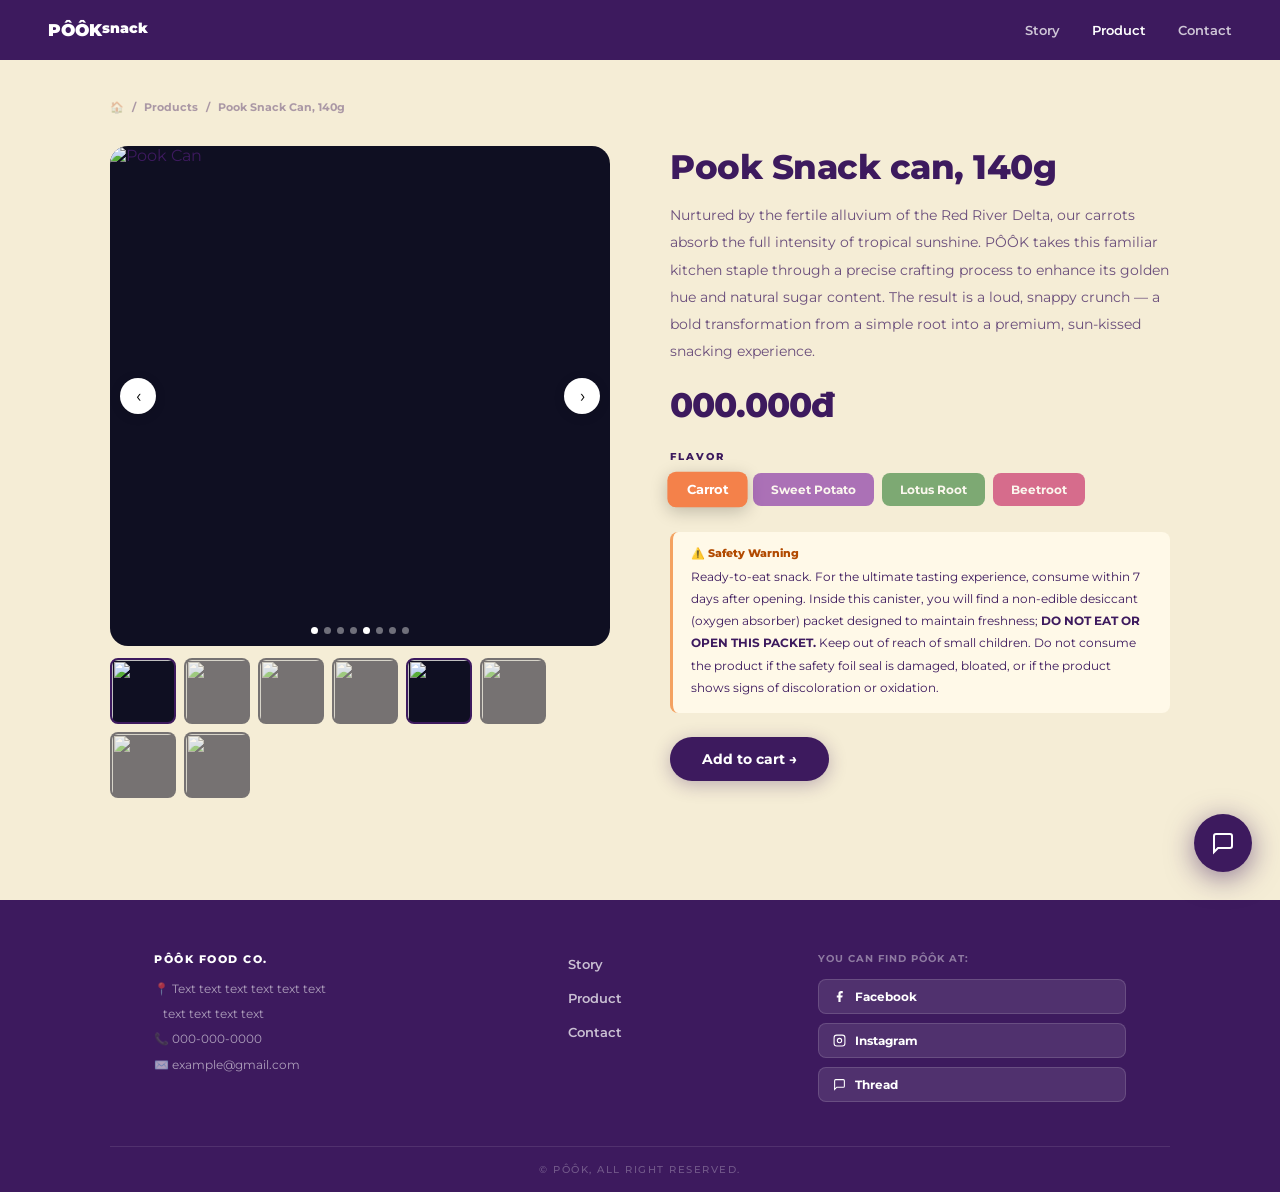
==== product-detail.html @ d4082484 "Add files via upload" ====
<!DOCTYPE html>
<html lang="en">
<head>
  <meta charset="UTF-8">
  <meta name="viewport" content="width=device-width, initial-scale=1.0">
  <title>PÔÔK – Pook Snack Can 140g</title>
  <link rel="stylesheet" href="style.css">
</head>
<body>

<nav class="navbar" id="navbar">
  <a href="index.html" class="nav-logo">
    <img src="images/Artboard 130.png" alt="PÔÔK Snack"
         onerror="this.style.display='none';this.nextElementSibling.style.display='flex'">
    <span class="nav-logo-fb" style="display:none">PÔÔK<br><small>snack</small></span>
  </a>
  <div class="nav-links">
    <a href="story.html">Story</a>
    <a href="products.html" class="active">Product</a>
    <a href="contact.html">Contact</a>
    <button class="burger" id="burgerBtn" onclick="toggleMenu()" aria-label="Menu">
      <span></span><span></span><span></span>
    </button>
  </div>
</nav>
<div class="mob-menu" id="mobMenu">
  <a href="story.html">Story</a>
  <a href="products.html">Product</a>
  <a href="contact.html">Contact</a>
</div>

<section class="detail-page has-stars">
  <div class="detail-inner ctr">
    <div class="dbcrumb">
      <a href="index.html">🏠</a> <span>/</span>
      <a href="products.html">Products</a> <span>/</span>
      <span>Pook Snack Can, 140g</span>
    </div>

    <div class="detail-grid">

      <!-- GALLERY: cam cao, hồng cao, tím cao, xanh cao -->
      <div class="gallery-wrap rv">
        <div class="gmain">
          <button class="gnav gprev" onclick="galNav(-1)">‹</button>
          <img id="galImg" src="images/cam cao 1.png" alt="Pook Can">
          <div class="gdots" id="galDots"></div>
          <button class="gnav gnext" onclick="galNav(1)">›</button>
        </div>
        <div class="gthumbs" id="galThumbs"></div>
      </div>

      <!-- INFO -->
      <div class="rv d2">
        <h1 class="dtitle">Pook Snack can, 140g</h1>
        <p class="ddesc">Nurtured by the fertile alluvium of the Red River Delta, our carrots absorb the full intensity of tropical sunshine. PÔÔK takes this familiar kitchen staple through a precise crafting process to enhance its golden hue and natural sugar content. The result is a loud, snappy crunch — a bold transformation from a simple root into a premium, sun-kissed snacking experience.</p>
        <div class="dprice">000.000đ</div>

        <p class="flabel">Flavor</p>
        <div class="flavor-row">
          <!-- cam cao 1.png = orange carrot can -->
          <button class="fp fc on"  onclick="pickFlavor(this,'cam cao 1.png')">Carrot</button>
          <!-- tím cao 1.png = purple sweet potato can -->
          <button class="fp fs"     onclick="pickFlavor(this,'tím cao 1.png')">Sweet Potato</button>
          <!-- xanh cao.png = blue/green lotus root can -->
          <button class="fp fl2c"   onclick="pickFlavor(this,'xanh cao.png')">Lotus Root</button>
          <!-- hồng cao 1.png = pink beetroot can -->
          <button class="fp fb"     onclick="pickFlavor(this,'hồng cao 1.png')">Beetroot</button>
        </div>

        <div class="safety-box">
          <h4>⚠️ Safety Warning</h4>
          <p>Ready-to-eat snack. For the ultimate tasting experience, consume within 7 days after opening. Inside this canister, you will find a non-edible desiccant (oxygen absorber) packet designed to maintain freshness; <strong>DO NOT EAT OR OPEN THIS PACKET.</strong> Keep out of reach of small children. Do not consume the product if the safety foil seal is damaged, bloated, or if the product shows signs of discoloration or oxidation.</p>
        </div>

        <button class="btn-primary">Add to cart →</button>
      </div>

    </div>
  </div>
</section>

<footer class="footer">
  <div class="footer-inner ctr">
    <div class="f-brand">
      <div class="flogo"><img src="images/Artboard 130.png" alt="PÔÔK" onerror="this.style.display='none'"></div>
      <div class="fbrand">PÔÔK FOOD CO.</div>
      <div class="finfo">
        <p>📍 Text text text text text text<br>&nbsp;&nbsp;&nbsp;text text text text</p>
        <p>📞 000-000-0000</p><p>✉️ example@gmail.com</p>
      </div>
    </div>
    <nav class="fnav">
      <a href="story.html">Story</a><a href="products.html">Product</a><a href="contact.html">Contact</a>
    </nav>
    <div class="f-social">
      <div class="fsoc-title">You can find Pôôk at:</div>
      <div class="sbtns">
        <a href="#" class="sbtn"><svg width="13" height="13" viewBox="0 0 24 24" fill="currentColor"><path d="M18 2h-3a5 5 0 0 0-5 5v3H7v4h3v8h4v-8h3l1-4h-4V7a1 1 0 0 1 1-1h3z"/></svg> Facebook</a>
        <a href="#" class="sbtn"><svg width="13" height="13" viewBox="0 0 24 24" fill="none" stroke="currentColor" stroke-width="2"><rect x="2" y="2" width="20" height="20" rx="5"/><circle cx="12" cy="12" r="4"/></svg> Instagram</a>
        <a href="#" class="sbtn"><svg width="13" height="13" viewBox="0 0 24 24" fill="none" stroke="currentColor" stroke-width="2"><path d="M21 15a2 2 0 0 1-2 2H7l-4 4V5a2 2 0 0 1 2-2h14a2 2 0 0 1 2 2z"/></svg> Thread</a>
      </div>
    </div>
  </div>
  <div class="fcopy">© PÔÔK, ALL RIGHT RESERVED.</div>
</footer>

<script src="main.js"></script>
<script>
  /* Gallery images: 4 tall cans matching the 4 flavors */
  const GAL_IMGS = [
    'cam cao 1.png',   /* Carrot – orange */
    'hồng cao 1.png',  /* Beetroot – pink */
    'tím cao 1.png',   /* Sweet Potato – purple */
    'xanh cao.png'     /* Lotus Root – blue/green */
  ];
  initGallery(GAL_IMGS);
</script>
</body>
</html>
---- style.css ----
@import url('https://fonts.googleapis.com/css2?family=Montserrat:ital,wght@0,400;0,600;0,700;0,800;0,900;1,700&display=swap');

/* ─── Variables ─── */
:root {
  --cream: #f5edd6;
  --cream2: #ece0ba;
  --purple: #3d1a5e;
  --purple2: #4e2272;
  --nav-h: 60px;
  --f: 'Montserrat', sans-serif;
}

/* ─── Reset ─── */
*, *::before, *::after { box-sizing: border-box; margin: 0; padding: 0; }
html { scroll-behavior: smooth; }
body { font-family: var(--f); background: var(--cream); color: var(--purple); overflow-x: hidden; }
img { display: block; max-width: 100%; }
a { text-decoration: none; color: inherit; }
button { font-family: var(--f); cursor: pointer; }
::-webkit-scrollbar { width: 5px; }
::-webkit-scrollbar-track { background: var(--cream); }
::-webkit-scrollbar-thumb { background: var(--purple); border-radius: 3px; }

/* ─── Layout ─── */
.ctr { max-width: 1060px; margin: 0 auto; padding: 0 44px; }

/* ═══════════════════════════════
   NAVBAR
═══════════════════════════════ */
.navbar {
  position: fixed; top: 0; left: 0; right: 0; z-index: 300;
  height: var(--nav-h); background: var(--purple);
  display: flex; align-items: center; justify-content: space-between;
  padding: 0 48px; transition: box-shadow .3s;
}
.navbar.scrolled { box-shadow: 0 4px 28px rgba(0,0,0,.4); }

.nav-logo { display: flex; align-items: center; }
.nav-logo img { height: 38px; width: auto; object-fit: contain; filter: brightness(0) invert(1); }
.nav-logo-fb { font-weight: 900; font-size: 17px; color: #fff; line-height: 1.1; }

.nav-links { display: flex; align-items: center; gap: 32px; }
.nav-links a { color: rgba(255,255,255,.75); font-weight: 600; font-size: 13px; transition: color .2s; }
.nav-links a:hover, .nav-links a.active { color: #fff; }

.burger { display: none; flex-direction: column; gap: 5px; background: none; border: none; padding: 6px; }
.burger span { display: block; width: 22px; height: 2px; background: #fff; border-radius: 2px; transition: transform .3s, opacity .3s; }
.burger.open span:nth-child(1) { transform: translateY(7px) rotate(45deg); }
.burger.open span:nth-child(2) { opacity: 0; }
.burger.open span:nth-child(3) { transform: translateY(-7px) rotate(-45deg); }

.mob-menu {
  display: none; position: fixed;
  top: var(--nav-h); left: 0; right: 0; bottom: 0; z-index: 299;
  background: var(--purple);
  flex-direction: column; align-items: center; justify-content: center; gap: 40px;
  opacity: 0; transition: opacity .25s;
}
.mob-menu.show { display: flex; }
.mob-menu.open { opacity: 1; }
.mob-menu a { color: #fff; font-weight: 800; font-size: 28px; letter-spacing: -1px; }

/* ═══════════════════════════════
   BACKGROUND ASSETS
═══════════════════════════════ */
.has-stars { position: relative; overflow: hidden; }
.has-stars::before {
  content: ''; position: absolute; inset: 0; z-index: 1; pointer-events: none;
  background-image:
    url('images/sao.png'), url('images/sao.png'), url('images/sao.png'), url('images/sao.png'), 
    url('images/sao.png'), url('images/sao.png'), url('images/sao.png'), url('images/sao.png'), 
    url('images/sao.png'), url('images/sao.png'), url('images/sao.png'), url('images/sao.png'),
    url('images/sao.png'), url('images/sao.png'), url('images/sao.png'), url('images/sao.png'),
    url('images/sao.png'), url('images/sao.png'), url('images/sao.png'), url('images/sao.png'),
    url('images/sao.png'), url('images/sao.png'), url('images/sao.png'), url('images/sao.png');
  background-repeat: no-repeat;
  background-size:
    48px, 12px, 42px, 22px, 10px, 38px,
    14px, 44px, 20px, 11px, 36px, 24px,
    46px, 13px, 18px, 40px, 10px, 26px,
    50px, 16px, 22px, 34px, 12px, 20px;
  background-position:
    4%  10%, 15%  6%, 28% 18%, 40%  3%, 52%  8%, 68% 14%,
    78%  5%, 88% 22%, 95% 48%, 90% 68%, 75% 78%, 60% 88%,
    48% 92%, 34% 82%, 22% 70%, 10% 58%, 2%  42%, 6%  28%,
    32% 45%, 56% 32%, 82% 42%, 18% 88%, 70% 60%, 44% 68%;
  animation: starsAnim 7s ease-in-out infinite alternate;
  opacity: .5;
}
.has-stars-dark::before { filter: brightness(0) invert(1); opacity: .15; }
@keyframes starsAnim {
  from { opacity: .4; transform: scale(1); }
  to   { opacity: .65; transform: scale(1.015); }
}

.wave-down {
  width: 100%; height: 90px; position: relative; z-index: 2;
  background: url('images/sóng.png') center bottom / 100% 100% no-repeat;
  filter: brightness(0) saturate(100%) invert(8%) sepia(55%) saturate(2000%) hue-rotate(255deg) brightness(58%);
  margin-bottom: -3px;
}
.wave-up {
  width: 100%; height: 90px; position: relative; z-index: 2;
  background: url('images/chảy.png') center bottom / 100% 100% no-repeat;
  filter: brightness(0) saturate(100%) invert(97%) sepia(16%) saturate(300%) hue-rotate(2deg) brightness(104%);
  margin-bottom: -3px;
}

.has-shards { position: relative; overflow: hidden; }
.has-shards::after {
  content: ''; position: absolute; inset: 0; z-index: 1; pointer-events: none;
  background-image: url('images/vụn.png'), url('images/vụn.png'), url('images/vụn.png'), url('images/vụn.png'), url('images/vụn.png');
  background-repeat: no-repeat; background-size: 120px, 80px, 60px, 90px, 50px;
  background-position: 98% -2%, 88% 6%, 76% -1%, 94% 18%, -2% 72%;
  filter: brightness(0) saturate(100%) invert(8%) sepia(55%) saturate(2000%) hue-rotate(255deg) brightness(58%);
  opacity: .1; animation: shardsAnim 10s ease-in-out infinite alternate;
}
.has-shards-bl::before {
  content: ''; position: absolute; inset: 0; z-index: 1; pointer-events: none;
  background-image: url('images/vụn.png'), url('images/vụn.png'), url('images/vụn.png'), url('images/vụn.png');
  background-repeat: no-repeat; background-size: 110px, 70px, 55px, 85px;
  background-position: -2% 65%, 7% 82%, 1% 50%, 15% 90%;
  filter: brightness(0) saturate(100%) invert(8%) sepia(55%) saturate(2000%) hue-rotate(255deg) brightness(58%);
  opacity: .1; animation: shardsAnim 12s ease-in-out infinite alternate-reverse;
}
@keyframes shardsAnim { from{transform:translate(0,0) rotate(0deg)} to{transform:translate(5px,-8px) rotate(4deg)} }

/* ═══════════════════════════════
   ANIMATIONS
═══════════════════════════════ */
.rv { opacity: 0; transform: translateY(26px); transition: opacity .7s ease, transform .7s ease; }
.rv.in { opacity: 1; transform: translateY(0); }
.rv.d1 { transition-delay: .1s; } .rv.d2 { transition-delay: .2s; }
.rv.d3 { transition-delay: .3s; } .rv.d4 { transition-delay: .4s; }

@keyframes bob { 0%,100%{transform:translateY(0)} 50%{transform:translateY(-12px)} }
.bob  { animation: bob 4.0s ease-in-out infinite; }
.bob2 { animation: bob 5.2s ease-in-out infinite; animation-delay: 1.4s; }
.bob3 { animation: bob 3.8s ease-in-out infinite; animation-delay: .75s; }
.bob4 { animation: bob 4.8s ease-in-out infinite; animation-delay: 2.1s; }

/* ═══════════════════════════════
   HERO BANNER
═══════════════════════════════ */
.hero-banner { padding-top: var(--nav-h); background: #000; line-height: 0; }
.hero-banner-img { width: 100%; height: auto; display: block; object-fit: cover; }

/* ═══════════════════════════════
   INTRODUCE SECTION & POSTER GALLERY
═══════════════════════════════ */
.introduce-sec { background: var(--cream); padding: 72px 0 0; }
.introduce-sec .ctr { text-align: center; display: flex; flex-direction: column; align-items: center; }

.intro-title {
  font-size: clamp(34px, 5vw, 64px);
  font-weight: 900; color: var(--purple);
  letter-spacing: -1.5px; margin-bottom: 24px;
  position: relative; z-index: 3;
}
.intro-body {
  font-size: 15px; line-height: 2; opacity: .78;
  max-width: 620px; margin-bottom: 20px;
  position: relative; z-index: 3;
}
.link-more { font-size: 13px; font-weight: 700; text-decoration: underline; text-underline-offset: 4px; transition: opacity .2s; position: relative; z-index: 3; }
.link-more:hover { opacity: .5; }

/* Poster Gallery Slider CSS */
.poster-scroll-wrap {
  width: 100%; overflow-x: auto; 
  padding: 16px 0 40px; 
  margin-top: 40px;
  scroll-behavior: smooth;
  scrollbar-width: thin;
  scrollbar-color: var(--purple) rgba(61,26,94,.05);
  position: relative; z-index: 3;
}
.poster-scroll-wrap::-webkit-scrollbar { height: 6px; }
.poster-scroll-wrap::-webkit-scrollbar-track { background: rgba(61,26,94,.05); border-radius: 10px; }
.poster-scroll-wrap::-webkit-scrollbar-thumb { background: var(--purple); border-radius: 10px; }

.poster-track {
  display: flex; gap: 12px; width: max-content;
}

.poster-item {
  width: 85px; 
  height: 400px;
  border-radius: 20px;
  overflow: hidden;
  cursor: pointer;
  flex-shrink: 0;
  transition: width 0.5s cubic-bezier(0.25, 1, 0.5, 1), transform 0.4s ease, box-shadow 0.4s ease, filter 0.4s;
  background: var(--cream2);
  box-shadow: 0 4px 12px rgba(61,26,94,.08);
  position: relative;
}

.poster-item img {
  width: 100%; height: 100%;
  object-fit: cover; object-position: center;
  transition: opacity 0.4s ease, filter 0.5s ease;
  opacity: 0.85; filter: grayscale(15%);
}

.poster-item:hover {
  width: 300px; 
  transform: translateY(-8px);
  box-shadow: 0 16px 32px rgba(61,26,94,.2);
}
.poster-item:hover img {
  opacity: 1; filter: grayscale(0%);
}

/* ═══════════════════════════════
   DARK SECTION
═══════════════════════════════ */
.dark-sec { background: var(--purple); position: relative; }
.dark-inner { position: relative; z-index: 3; padding-top: 52px; padding-bottom: 16px; }
.sec-title-cream { font-size: clamp(30px,5vw,52px); font-weight: 800; color: var(--cream); text-align: center; margin-bottom: 30px; letter-spacing: -1px; }

/* ═══════════════════════════════
   PRODUCT CARDS
═══════════════════════════════ */
.pgrid { display: grid; grid-template-columns: repeat(4,1fr); gap: 14px; margin-bottom: 20px; }
.pcard { background: #fff; border-radius: 12px; overflow: hidden; cursor: pointer; transition: transform .3s cubic-bezier(.34,1.56,.64,1), box-shadow .3s; position: relative; }
.pcard:hover { transform: translateY(-8px) scale(1.025); box-shadow: 0 20px 50px rgba(0,0,0,.3); }
.pcard-img { aspect-ratio: 1; overflow: hidden; background: #0f0f22; display: flex; align-items: center; justify-content: center; }
.pcard-img img { width: 100%; height: 100%; object-fit: cover; display: block; transition: transform .45s; }
.pcard:hover .pcard-img img { transform: scale(1.1); }
.pcard-body { padding: 10px 12px 14px; }
.ctag { display: inline-block; background: var(--purple); color: #fff; font-size: 9px; font-weight: 700; letter-spacing: 1.5px; text-transform: uppercase; padding: 2px 9px; border-radius: 20px; margin-bottom: 5px; }
.pname  { font-size: 12px; font-weight: 700; color: var(--purple); margin-bottom: 3px; }
.pprice { font-size: 17px; font-weight: 800; color: var(--purple); }

.more-row { text-align: center; padding-bottom: 8px; }
.more-row a { font-size: 13px; font-weight: 700; color: var(--cream); text-decoration: underline; text-underline-offset: 3px; }

@keyframes rippleAnim { from{transform:scale(0);opacity:.7} to{transform:scale(2.8);opacity:0} }
.ripple { position: absolute; border-radius: 50%; pointer-events: none; background: rgba(255,255,255,.28); animation: rippleAnim .55s ease-out forwards; }

/* ═══════════════════════════════
   FOOTER
═══════════════════════════════ */
.footer { background: var(--purple); padding: 52px 48px 0; }
.footer-inner { max-width: 1060px; margin: 0 auto; display: grid; grid-template-columns: 1.8fr 1fr 1.5fr; gap: 44px; padding-bottom: 44px; border-bottom: 1px solid rgba(255,255,255,.1); }
.flogo img { height: 50px; width: auto; object-fit: contain; filter: brightness(0) invert(1); display: block; margin-bottom: 12px; }
.fbrand { font-size: 11px; font-weight: 800; text-transform: uppercase; letter-spacing: 1.5px; color: #fff; margin-bottom: 10px; }
.finfo p { font-size: 12px; color: rgba(255,255,255,.58); line-height: 2.1; }
.fnav { display: flex; flex-direction: column; gap: 18px; padding-top: 4px; }
.fnav a { font-size: 13px; font-weight: 600; color: rgba(255,255,255,.72); transition: color .2s; }
.fnav a:hover { color: #fff; }
.fsoc-title { font-size: 10px; font-weight: 700; color: rgba(255,255,255,.42); letter-spacing: 1px; text-transform: uppercase; margin-bottom: 14px; }
.sbtns { display: flex; flex-direction: column; gap: 9px; }
.sbtn { display: flex; align-items: center; gap: 9px; background: rgba(255,255,255,.1); color: #fff; font-size: 12px; font-weight: 700; padding: 9px 14px; border-radius: 8px; border: 1px solid rgba(255,255,255,.14); transition: background .2s; }
.sbtn:hover { background: rgba(255,255,255,.22); }
.fcopy { text-align: center; padding: 16px; font-size: 10px; font-weight: 500; letter-spacing: 1.5px; text-transform: uppercase; color: rgba(255,255,255,.28); }

/* ═══════════════════════════════
   PRODUCT LIST PAGE
═══════════════════════════════ */
.prod-hero { padding-top: var(--nav-h); background: var(--cream); }
.mascot-strip { display: flex; align-items: flex-end; justify-content: center; overflow: hidden; height: 210px; position: relative; z-index: 3; }
.mascot-strip img { height: 200px; width: auto; flex-shrink: 0; object-fit: contain; }
.pg-title { font-size: clamp(38px,7vw,72px); font-weight: 800; color: var(--purple); text-align: center; padding: 0 0 28px; letter-spacing: -2px; position: relative; z-index: 3; }
.filter-row { display: flex; gap: 10px; flex-wrap: wrap; margin-bottom: 28px; }
.fbtn { background: transparent; border: 1.5px solid rgba(255,255,255,.38); color: rgba(255,255,255,.65); font-family: var(--f); font-weight: 700; font-size: 12px; padding: 8px 22px; border-radius: 50px; cursor: pointer; transition: all .2s; }
.fbtn.on, .fbtn:hover { background: var(--cream); color: var(--purple); border-color: var(--cream); }
.filterable.hidden { display: none !important; }

/* ═══════════════════════════════
   FAQ
═══════════════════════════════ */
.faq-sec { background: var(--cream); padding: 72px 0 80px; }
.faq-title { font-size: clamp(18px,3vw,30px); font-weight: 800; text-align: center; text-transform: uppercase; color: var(--purple); margin-bottom: 40px; letter-spacing: -.5px; }
.faq-list { max-width: 720px; margin: 0 auto; display: flex; flex-direction: column; gap: 10px; }
.faq-item { border-radius: 10px; overflow: hidden; box-shadow: 0 2px 10px rgba(61,26,94,.07); }
.faq-btn { width: 100%; display: flex; align-items: center; gap: 14px; background: #fff; border: none; cursor: pointer; padding: 17px 18px; text-align: left; font-family: var(--f); font-weight: 700; font-size: 13px; color: var(--purple); transition: background .2s; }
.faq-btn.open { background: var(--purple); color: #fff; }
.fq-q { width: 26px; height: 26px; border-radius: 50%; background: var(--purple); color: #fff; display: flex; align-items: center; justify-content: center; font-weight: 800; font-size: 12px; flex-shrink: 0; }
.faq-btn.open .fq-q { background: var(--cream); color: var(--purple); }
.fq-ico { margin-left: auto; font-size: 20px; font-weight: 300; line-height: 1; }
.faq-ans { max-height: 0; overflow: hidden; background: #fff; padding: 0 18px; font-size: 13px; line-height: 1.9; color: var(--purple); transition: max-height .38s ease, padding .25s; }
.faq-ans.open { max-height: 280px; padding: 14px 18px 18px; }

/* ═══════════════════════════════
   STORY PAGE
═══════════════════════════════ */
.story-hero { padding-top: var(--nav-h); background: var(--cream); display: flex; flex-direction: column; }
.story-mascots { display: flex; align-items: flex-end; justify-content: center; overflow: hidden; height: 210px; position: relative; z-index: 3; }
.story-mascots img { height: 195px; width: auto; flex-shrink: 0; object-fit: contain; }
.story-page-title { font-size: clamp(28px,5vw,54px); font-weight: 800; color: var(--purple); text-align: center; letter-spacing: -1.5px; padding: 10px 24px 0; }
.story-page-title span { font-size: .44em; font-weight: 500; opacity: .5; display: block; letter-spacing: 0; margin-top: 3px; }

.story-dark { background: var(--purple); padding: 56px 0 0; }
.story-dark-inner { position: relative; z-index: 3; padding-bottom: 56px; }
.bcrumb { font-size: 11px; font-weight: 700; color: rgba(255,255,255,.4); margin-bottom: 32px; display: flex; align-items: center; gap: 8px; }
.story-cols { display: grid; grid-template-columns: 1fr 1fr; gap: 56px; align-items: start; }
.story-img-box { background: rgba(255,255,255,.07); border-radius: 16px; aspect-ratio: .72; overflow: hidden; display: flex; align-items: center; justify-content: center; }
.story-img-box img { width: 100%; height: 100%; object-fit: cover; display: block; }
.story-italic { font-size: 16px; font-weight: 800; font-style: italic; color: var(--cream); margin-top: 14px; opacity: .88; line-height: 1.4; }
.story-body p { font-size: 14px; line-height: 2; color: rgba(245,237,214,.84); margin-bottom: 16px; }

.process-sec { background: var(--cream); padding: 72px 0 80px; }
.proc-title { font-size: clamp(22px,3.5vw,38px); font-weight: 800; color: var(--purple); margin-bottom: 52px; letter-spacing: -.5px; }
.proc-rel { position: relative; }
.proc-vline { position: absolute; left: 50%; top: 0; bottom: 0; width: 2px; background: rgba(61,26,94,.15); transform: translateX(-50%); }
.proc-steps { display: flex; flex-direction: column; gap: 60px; position: relative; z-index: 2; }
.proc-step { display: grid; grid-template-columns: 1fr 40px 1fr; gap: 20px; align-items: center; }
.proc-dot-col { display: flex; justify-content: center; }
.proc-dot { width: 14px; height: 14px; border-radius: 50%; background: var(--purple); border: 3px solid var(--cream); box-shadow: 0 0 0 2px var(--purple); }
.proc-img { background: var(--cream2); border-radius: 12px; aspect-ratio: 4/3; overflow: hidden; display: flex; align-items: center; justify-content: center; }
.proc-img img { width: 100%; height: 100%; object-fit: cover; display: block; }
.proc-txt.r { text-align: right; }
.proc-txt h3 { font-size: 17px; font-weight: 800; color: var(--purple); margin-bottom: 10px; }
.proc-txt p  { font-size: 13px; line-height: 1.9; color: var(--purple); opacity: .72; }

/* ═══════════════════════════════
   PRODUCT DETAIL
═══════════════════════════════ */
.detail-page { padding-top: var(--nav-h); background: var(--cream); min-height: 100vh; }
.detail-inner { padding: 40px 0 80px; }
.dbcrumb { font-size: 11px; font-weight: 700; opacity: .4; margin-bottom: 32px; display: flex; gap: 8px; }
.detail-grid { display: grid; grid-template-columns: 1fr 1fr; gap: 60px; align-items: start; }
.gmain { background: #0f0f22; border-radius: 18px; aspect-ratio: 1; overflow: hidden; position: relative; display: flex; align-items: center; justify-content: center; }
.gmain img { width: 100%; height: 100%; object-fit: cover; display: block; transition: opacity .22s; }
.gnav { position: absolute; top: 50%; transform: translateY(-50%); background: #fff; border: none; border-radius: 50%; width: 36px; height: 36px; font-size: 18px; display: flex; align-items: center; justify-content: center; box-shadow: 0 2px 12px rgba(0,0,0,.12); z-index: 5; transition: all .2s; cursor: pointer; }
.gnav:hover { background: var(--purple); color: #fff; }
.gprev { left: 10px; } .gnext { right: 10px; }
.gdots { position: absolute; bottom: 12px; left: 50%; transform: translateX(-50%); display: flex; gap: 6px; }
.gd { width: 7px; height: 7px; border-radius: 50%; background: rgba(255,255,255,.4); cursor: pointer; transition: background .2s; }
.gd.on { background: #fff; }
.gthumbs { display: flex; gap: 8px; margin-top: 12px; flex-wrap: wrap; }
.gthumb { width: 66px; height: 66px; border-radius: 8px; object-fit: cover; cursor: pointer; border: 2px solid transparent; opacity: .55; transition: all .2s; background: #0f0f22; display: block; }
.gthumb.on { opacity: 1; border-color: var(--purple); }
.dtitle  { font-size: clamp(22px,3vw,34px); font-weight: 800; margin-bottom: 14px; letter-spacing: -.5px; }
.ddesc   { font-size: 14px; line-height: 1.95; opacity: .75; margin-bottom: 18px; }
.dprice  { font-size: 34px; font-weight: 800; margin-bottom: 24px; letter-spacing: -1px; }
.flabel  { font-size: 10px; font-weight: 800; letter-spacing: 2px; text-transform: uppercase; margin-bottom: 10px; }
.flavor-row { display: flex; gap: 8px; flex-wrap: wrap; margin-bottom: 26px; }
.fp { padding: 9px 18px; border-radius: 8px; border: none; font-family: var(--f); font-weight: 700; font-size: 12px; color: #fff; cursor: pointer; opacity: .6; transition: all .2s; }
.fp.on { opacity: 1; transform: scale(1.07); box-shadow: 0 4px 16px rgba(0,0,0,.22); }
.fc{background:#f4814a;} .fs{background:#7b1fa2;} .fl2c{background:#2e7d32;} .fb{background:#c2185b;}
.safety-box { background: #fff9e8; border-left: 3px solid #f4a261; border-radius: 8px; padding: 14px 18px; margin-bottom: 24px; }
.safety-box h4 { font-size: 11px; font-weight: 800; color: #b24a00; margin-bottom: 6px; }
.safety-box p  { font-size: 12px; line-height: 1.85; }
.btn-primary { display: inline-flex; align-items: center; gap: 8px; background: var(--purple); color: #fff; border: none; font-family: var(--f); font-weight: 700; font-size: 14px; padding: 13px 32px; border-radius: 50px; cursor: pointer; transition: all .28s; box-shadow: 0 4px 18px rgba(61,26,94,.3); }
.btn-primary:hover { background: var(--purple2); transform: translateY(-2px); box-shadow: 0 8px 28px rgba(61,26,94,.4); }

/* ═══════════════════════════════
   CONTACT PAGE
═══════════════════════════════ */
.contact-page { padding-top: var(--nav-h); background: var(--cream); min-height: 100vh; }
.contact-inner { padding: 72px 0 80px; }
.contact-grid { display: grid; grid-template-columns: 1fr 1.5fr; gap: 64px; align-items: start; }
.contact-title { font-size: clamp(30px,5vw,60px); font-weight: 800; margin-bottom: 28px; letter-spacing: -1.5px; }
.contact-co { font-weight: 800; font-size: 14px; margin-bottom: 14px; }
.contact-details p { font-size: 13px; line-height: 2.3; opacity: .72; }
.cform { background: rgba(61,26,94,.05); border: 1.5px solid rgba(61,26,94,.1); border-radius: 20px; padding: 36px; }
.fgrid { display: grid; grid-template-columns: 1fr 1fr; gap: 20px; margin-bottom: 22px; }
.fg { display: flex; flex-direction: column; gap: 8px; }
.fg.s2 { grid-column: 1/-1; }
.fg label { font-size: 10px; font-weight: 800; letter-spacing: 1.5px; text-transform: uppercase; color: var(--purple); }
.fg input, .fg textarea { background: none; border: none; border-bottom: 1.5px solid rgba(61,26,94,.3); padding: 9px 0; font-family: var(--f); font-size: 14px; color: var(--purple); outline: none; resize: none; transition: border-color .2s; }
.fg input:focus, .fg textarea:focus { border-bottom-color: var(--purple); }
.fg input::placeholder, .fg textarea::placeholder { color: rgba(61,26,94,.4); }
.form-ok { display: none; margin-top: 14px; padding: 12px 18px; background: #edf7ed; border-radius: 8px; font-size: 13px; font-weight: 700; color: #2e7d32; }

/* ═══════════════════════════════
   AI CHATBOT
═══════════════════════════════ */
.chat-fab { position: fixed; bottom: 28px; right: 28px; z-index: 500; width: 58px; height: 58px; border-radius: 50%; background: var(--purple); border: none; display: flex; align-items: center; justify-content: center; box-shadow: 0 6px 28px rgba(61,26,94,.55); transition: transform .35s cubic-bezier(.34,1.56,.64,1), box-shadow .3s; cursor: pointer; }
.chat-fab:hover { transform: scale(1.12); box-shadow: 0 10px 36px rgba(61,26,94,.65); }
.chat-fab svg { pointer-events: none; }
.chat-fab .ico-chat { display: block; } .chat-fab .ico-x { display: none; }
.chat-fab.open .ico-chat { display: none; } .chat-fab.open .ico-x { display: block; }
.chat-badge { position: absolute; top: -5px; right: -5px; width: 20px; height: 20px; border-radius: 50%; background: #e63946; color: #fff; font-size: 11px; font-weight: 800; display: flex; align-items: center; justify-content: center; border: 2px solid var(--cream); animation: badgePop .4s cubic-bezier(.34,1.56,.64,1) both; }
.chat-badge.hide { display: none; }
@keyframes badgePop { from{transform:scale(0)} to{transform:scale(1)} }
.chat-panel { position: fixed; bottom: 100px; right: 28px; z-index: 499; width: 360px; max-height: 560px; background: #fff; border-radius: 24px; box-shadow: 0 24px 80px rgba(61,26,94,.28); display: flex; flex-direction: column; transform: scale(.88) translateY(20px); transform-origin: bottom right; opacity: 0; pointer-events: none; transition: opacity .3s ease, transform .38s cubic-bezier(.34,1.56,.64,1); overflow: hidden; }
.chat-panel.open { opacity: 1; transform: scale(1) translateY(0); pointer-events: all; }
.chat-head { background: var(--purple); padding: 14px 16px; display: flex; align-items: center; gap: 12px; flex-shrink: 0; }
.chat-ava { width: 40px; height: 40px; border-radius: 50%; overflow: hidden; background: rgba(255,255,255,.15); display: flex; align-items: center; justify-content: center; flex-shrink: 0; }
.chat-ava img { width: 100%; height: 100%; object-fit: cover; filter: brightness(0) invert(1); }
.chat-hname { font-size: 14px; font-weight: 800; color: #fff; }
.chat-hsub  { font-size: 11px; color: rgba(255,255,255,.65); display: flex; align-items: center; gap: 5px; margin-top: 2px; }
.status-dot { width: 7px; height: 7px; background: #4caf50; border-radius: 50%; flex-shrink: 0; animation: glowDot 2s ease-in-out infinite; }
@keyframes glowDot { 0%,100%{box-shadow:0 0 0 0 rgba(76,175,80,.5)} 50%{box-shadow:0 0 0 4px rgba(76,175,80,0)} }
.chat-xbtn { background: none; border: none; cursor: pointer; color: rgba(255,255,255,.65); font-size: 20px; line-height: 1; margin-left: auto; transition: color .2s; }
.chat-xbtn:hover { color: #fff; }
.chat-msgs { flex: 1; overflow-y: auto; padding: 16px; display: flex; flex-direction: column; gap: 10px; scroll-behavior: smooth; }
.chat-msgs::-webkit-scrollbar { width: 4px; }
.chat-msgs::-webkit-scrollbar-thumb { background: rgba(61,26,94,.2); border-radius: 2px; }
.msg { max-width: 84%; animation: msgIn .3s ease; }
.msg.bot  { align-self: flex-start; }
.msg.user { align-self: flex-end; }
@keyframes msgIn { from{opacity:0;transform:translateY(8px)} to{opacity:1;transform:translateY(0)} }
.msg-bub { padding: 10px 14px; border-radius: 18px; font-size: 13px; line-height: 1.65; }
.msg.bot  .msg-bub { background: #f3eef8; color: var(--purple); border-bottom-left-radius: 4px; }
.msg.user .msg-bub { background: var(--purple); color: #fff; border-bottom-right-radius: 4px; }
.msg-t { font-size: 10px; opacity: .42; margin-top: 3px; }
.msg.user .msg-t { text-align: right; }
.typing { display: none; align-self: flex-start; }
.typing.show { display: flex; gap: 5px; align-items: center; background: #f3eef8; border-radius: 18px; border-bottom-left-radius: 4px; padding: 12px 16px; }
.tdot { width: 7px; height: 7px; border-radius: 50%; background: var(--purple); opacity: .4; animation: tdA 1.2s ease-in-out infinite; }
.tdot:nth-child(2){animation-delay:.2s} .tdot:nth-child(3){animation-delay:.4s}
@keyframes tdA { 0%,60%,100%{transform:translateY(0);opacity:.4} 30%{transform:translateY(-5px);opacity:.9} }
.chat-sugs { padding: 10px 12px; display: flex; gap: 6px; flex-wrap: wrap; flex-shrink: 0; border-top: 1px solid rgba(61,26,94,.07); }
.sug { background: #f3eef8; border: none; color: var(--purple); font-family: var(--f); font-size: 11px; font-weight: 600; padding: 6px 12px; border-radius: 20px; cursor: pointer; transition: background .2s; white-space: nowrap; }
.sug:hover { background: #e8ddf5; }
.chat-in-row { display: flex; align-items: flex-end; gap: 8px; padding: 10px 12px 14px; border-top: 1px solid rgba(61,26,94,.08); flex-shrink: 0; }
.chat-input { flex: 1; border: 1.5px solid rgba(61,26,94,.15); border-radius: 22px; padding: 9px 14px; font-family: var(--f); font-size: 13px; color: var(--purple); outline: none; resize: none; transition: border-color .2s; max-height: 100px; overflow-y: auto; line-height: 1.5; }
.chat-input:focus { border-color: var(--purple); }
.chat-send { width: 38px; height: 38px; border-radius: 50%; background: var(--purple); border: none; cursor: pointer; display: flex; align-items: center; justify-content: center; transition: all .22s; flex-shrink: 0; }
.chat-send:hover { background: var(--purple2); transform: scale(1.1); }
.chat-send:disabled { opacity: .35; cursor: not-allowed; transform: none; }

/* ═══════════════════════════════
   RESPONSIVE
═══════════════════════════════ */
@media (max-width: 960px) {
  .pgrid { grid-template-columns: repeat(2,1fr); }
  .story-cols { grid-template-columns: 1fr; }
  .detail-grid { grid-template-columns: 1fr; }
  .contact-grid { grid-template-columns: 1fr; }
  .proc-vline { display: none; }
  .proc-step { grid-template-columns: 1fr; gap: 16px; }
  .proc-dot-col { display: none; }
  .proc-txt.r { text-align: left; }
  .footer-inner { grid-template-columns: 1fr 1fr; }
  .chat-panel { width: 320px; }
}

@media (max-width: 600px) {
  :root { --nav-h: 56px; }
  .navbar { padding: 0 18px; }
  .nav-links a { display: none; }
  .burger { display: flex; }

  .ctr { padding: 0 24px; }
  .pgrid { grid-template-columns: 1fr 1fr; gap: 20px; margin-top: 16px; }
  .pcard-body { padding: 12px; }
  .pname { font-size: 11px; }
  .pprice { font-size: 15px; }

  .introduce-sec { padding: 70px 0 0; }
  .intro-title { font-size: clamp(28px, 7vw, 42px); }
  .faq-sec { padding: 70px 0 70px; }
  .footer { padding: 60px 24px 0; }
  .footer-inner { grid-template-columns: 1fr; gap: 40px; }
  .story-cols { gap: 40px; }
  .proc-steps { gap: 40px; }

  .contact-page .contact-inner { padding: 60px 0 80px; }
  .contact-grid { gap: 40px; }
  .fgrid { grid-template-columns: 1fr; gap: 24px; }
  .cform { padding: 32px 24px; }

  .detail-page .detail-inner { padding: 40px 0 80px; }
  .gthumbs { gap: 8px; }
  .gthumb { width: 56px; height: 56px; }
  .mascot-strip { height: 150px; gap: 0; }
  .mascot-strip img { height: 140px; }
  .story-mascots { height: 150px; }
  .story-mascots img { height: 140px; }
  .chat-panel { width: calc(100vw - 48px); right: 24px; bottom: 90px; max-height: 480px; }
  .chat-fab { right: 24px; bottom: 24px; width: 52px; height: 52px; }

  .proc-step { grid-template-columns: 1fr; }
  .proc-vline { display: none; }
  .proc-dot-col { display: none; }

  /* Responsive mượt mà hơn cho hàng Accordion Poster trên điện thoại */
  .poster-scroll-wrap { padding: 10px 0 30px; }
  .poster-track { gap: 8px; }
  .poster-item { height: 300px; width: 60px; border-radius: 12px; }
  .poster-item:hover { width: 220px; }
}
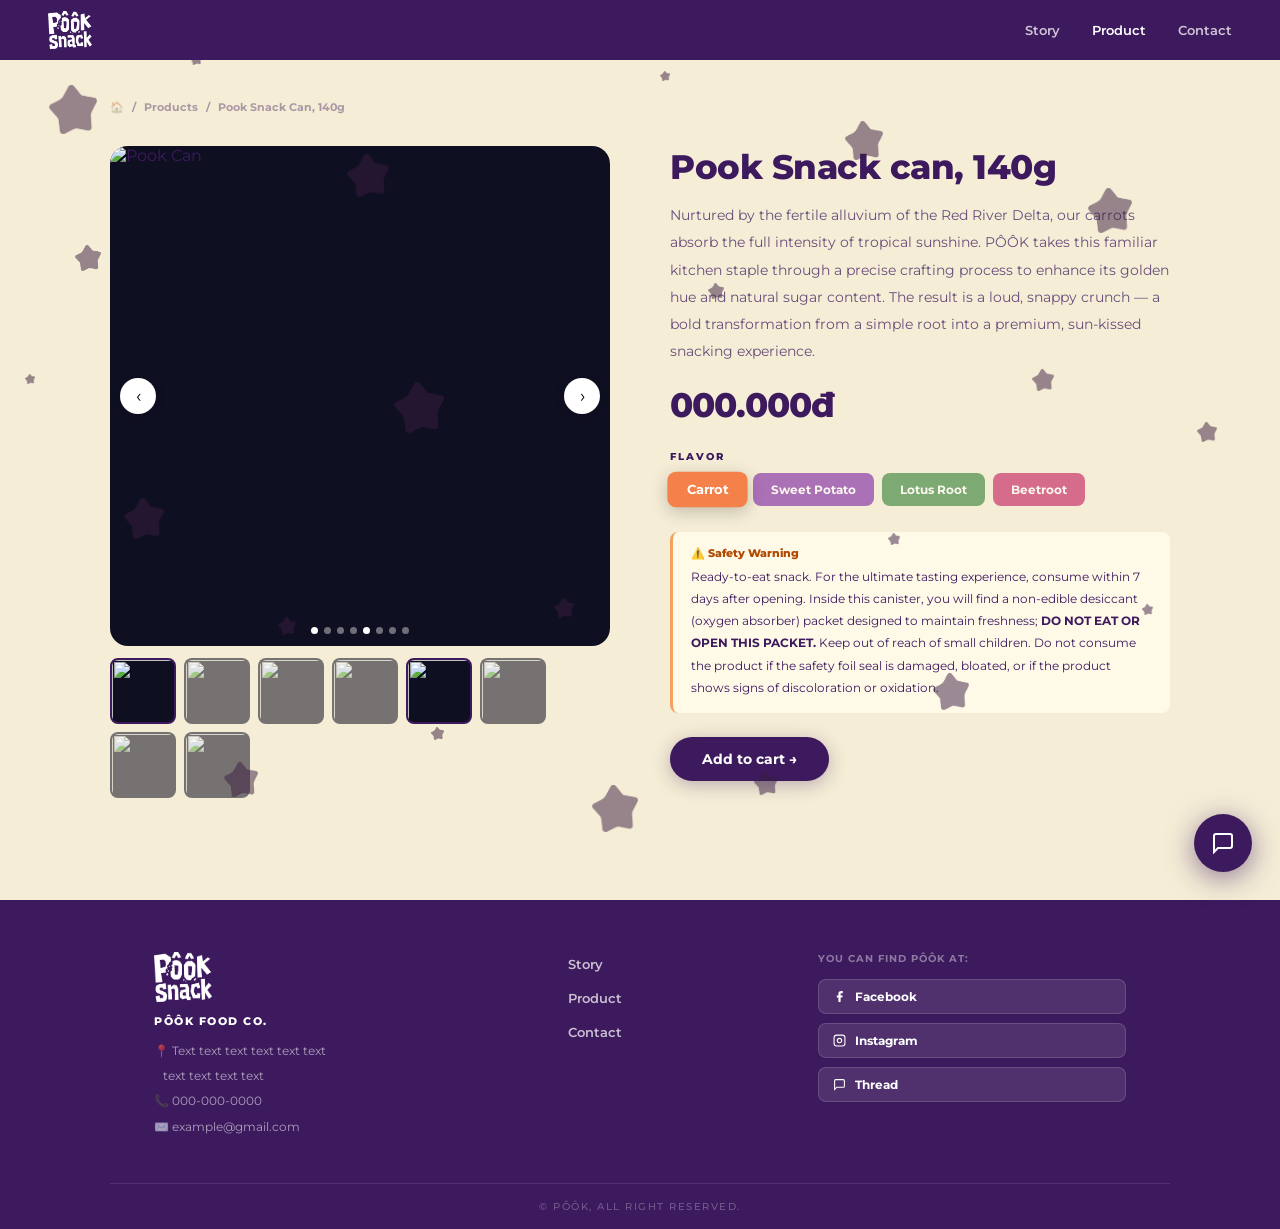
==== commit a8697410: "Update product-detail.html" ====
--- a/product-detail.html
+++ b/product-detail.html
@@ -39,7 +39,7 @@
 
     <div class="detail-grid">
 
-      <!-- GALLERY: cam cao, hồng cao, tím cao, xanh cao -->
+      <!-- GALLERY: cam cao, hong cao, tim cao, xanh cao -->
       <div class="gallery-wrap rv">
         <div class="gmain">
           <button class="gnav gprev" onclick="galNav(-1)">‹</button>
@@ -60,12 +60,12 @@
         <div class="flavor-row">
           <!-- cam cao 1.png = orange carrot can -->
           <button class="fp fc on"  onclick="pickFlavor(this,'cam cao 1.png')">Carrot</button>
-          <!-- tím cao 1.png = purple sweet potato can -->
-          <button class="fp fs"     onclick="pickFlavor(this,'tím cao 1.png')">Sweet Potato</button>
+          <!-- tim cao 1.png = purple sweet potato can -->
+          <button class="fp fs"     onclick="pickFlavor(this,'tim cao 1.png')">Sweet Potato</button>
           <!-- xanh cao.png = blue/green lotus root can -->
           <button class="fp fl2c"   onclick="pickFlavor(this,'xanh cao.png')">Lotus Root</button>
-          <!-- hồng cao 1.png = pink beetroot can -->
-          <button class="fp fb"     onclick="pickFlavor(this,'hồng cao 1.png')">Beetroot</button>
+          <!-- hong cao 1.png = pink beetroot can -->
+          <button class="fp fb"     onclick="pickFlavor(this,'hong cao 1.png')">Beetroot</button>
         </div>
 
         <div class="safety-box">
@@ -110,11 +110,11 @@
   /* Gallery images: 4 tall cans matching the 4 flavors */
   const GAL_IMGS = [
     'cam cao 1.png',   /* Carrot – orange */
-    'hồng cao 1.png',  /* Beetroot – pink */
-    'tím cao 1.png',   /* Sweet Potato – purple */
+    'hong cao 1.png',  /* Beetroot – pink */
+    'tim cao 1.png',   /* Sweet Potato – purple */
     'xanh cao.png'     /* Lotus Root – blue/green */
   ];
   initGallery(GAL_IMGS);
 </script>
 </body>
-</html>+</html>
